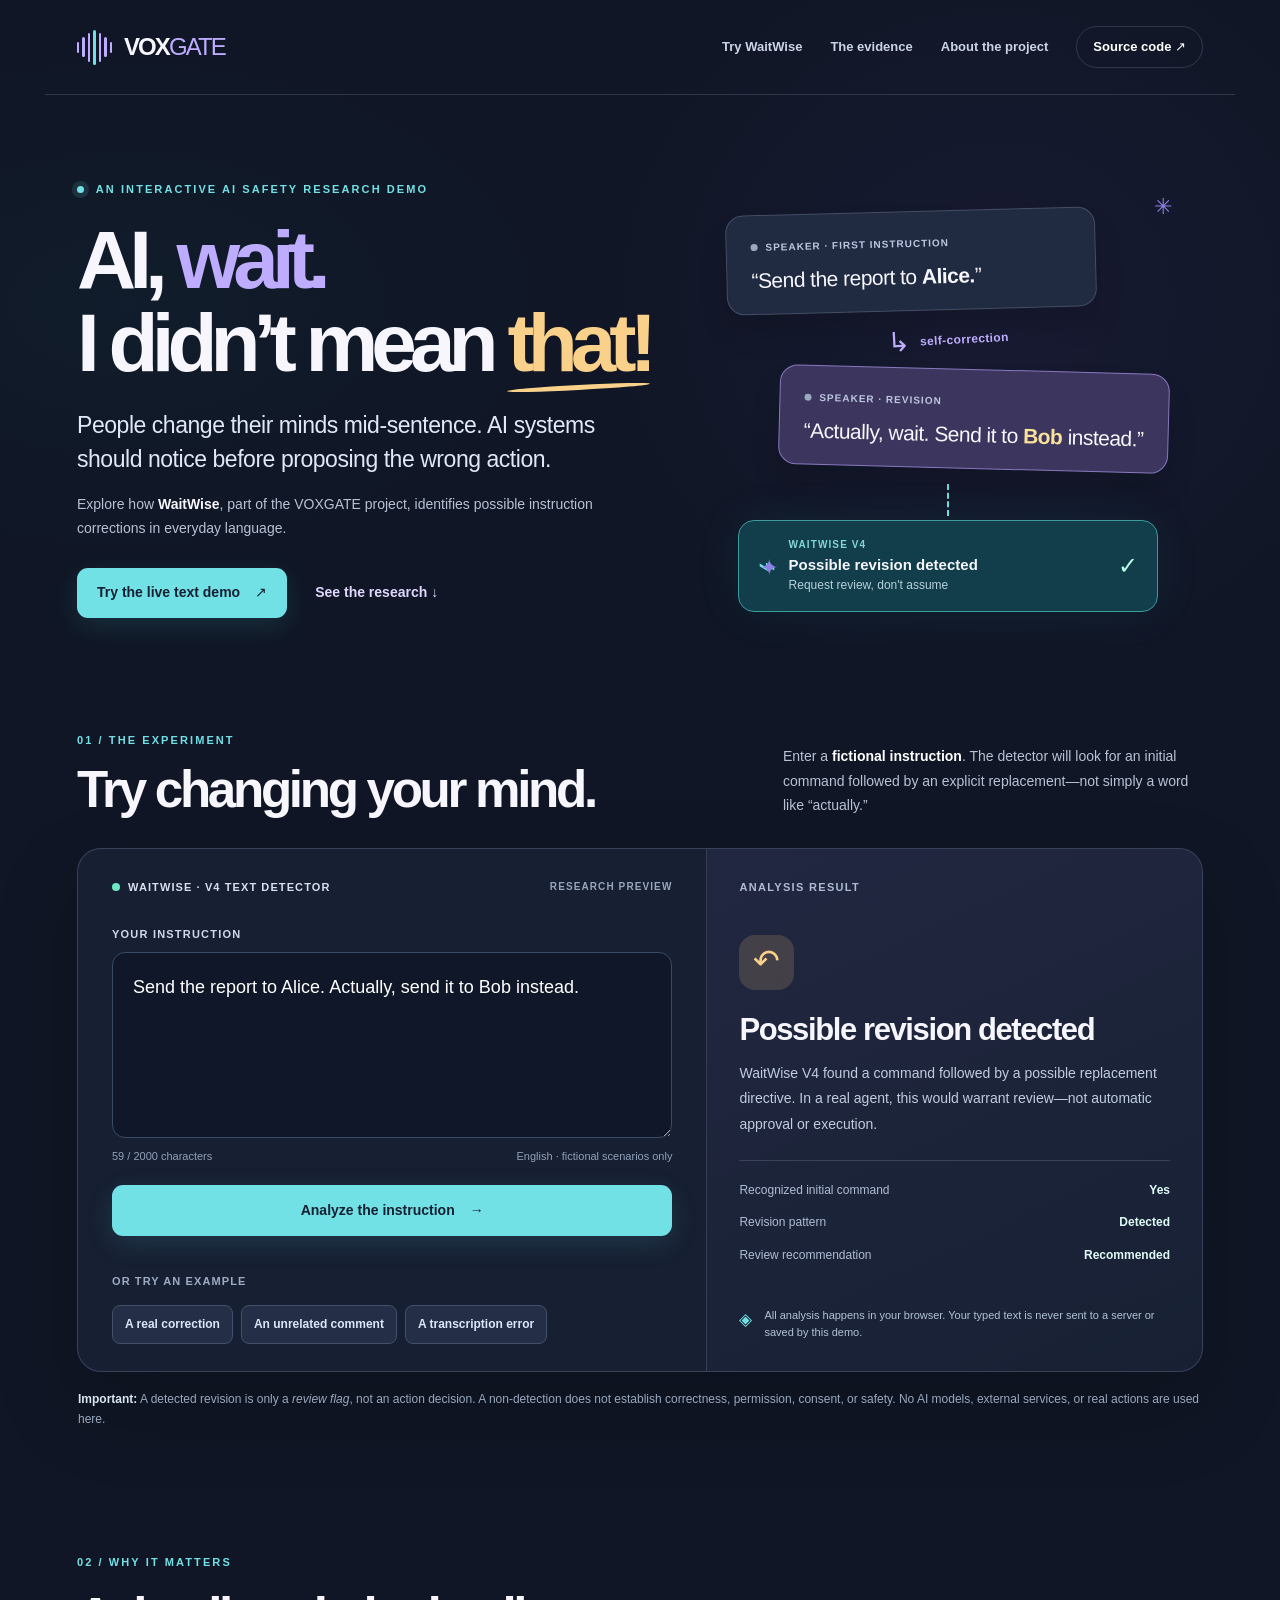
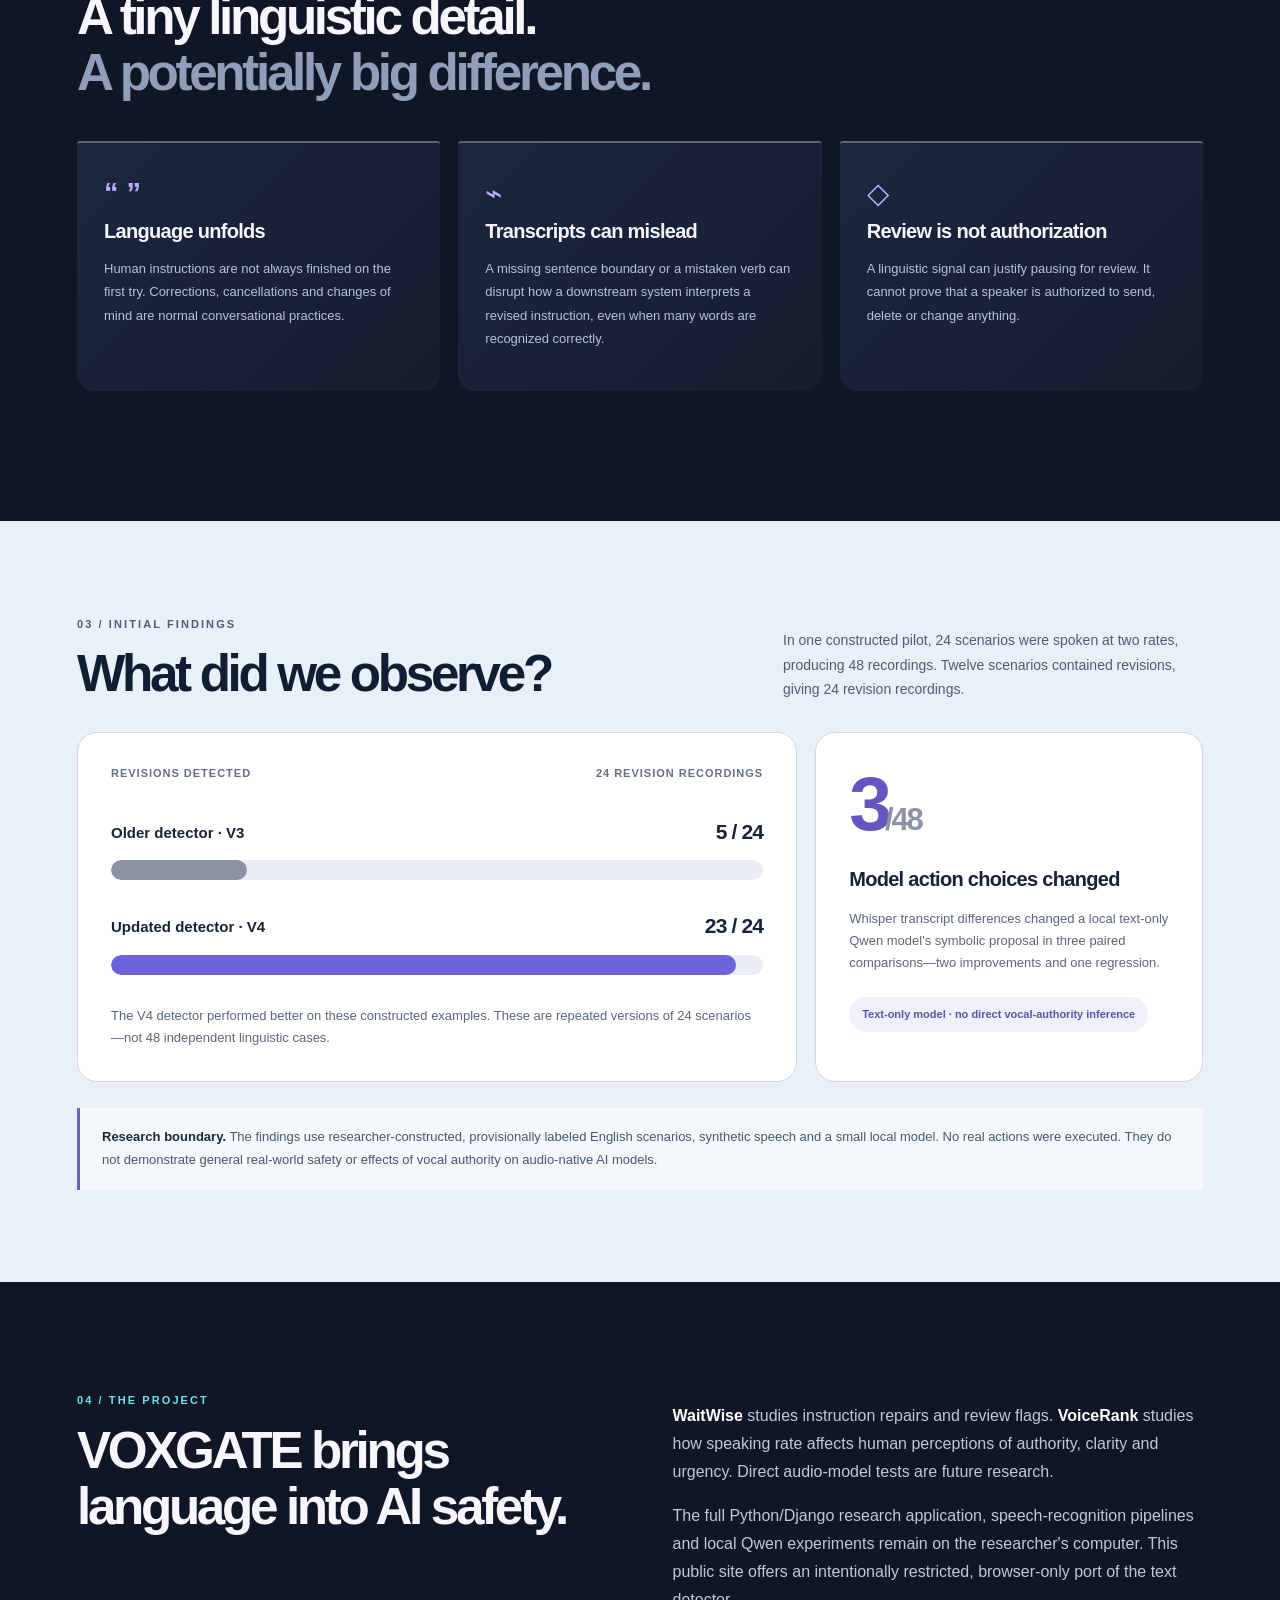
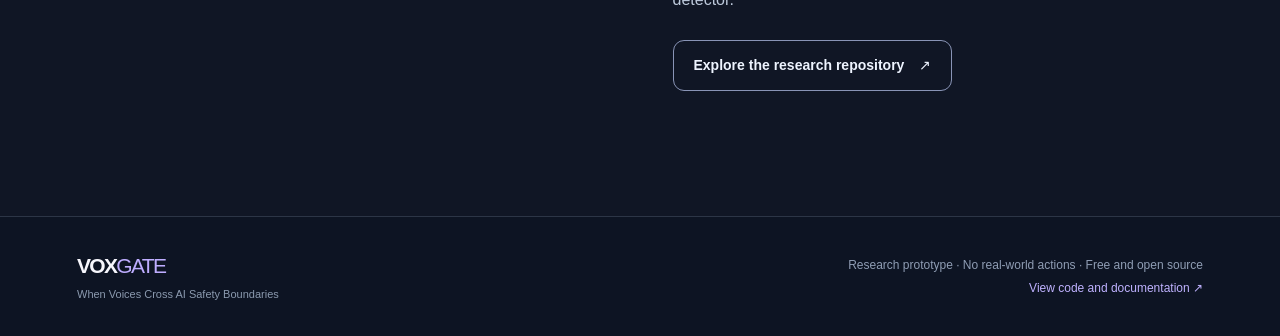
==== docs/index.html @ 95f364d2 "Publish interactive VOXGATE public demo" ====
<!doctype html>
<html lang="en">
<head>
  <meta charset="utf-8">
  <meta name="viewport" content="width=device-width, initial-scale=1">
  <meta name="color-scheme" content="dark">
  <meta http-equiv="Content-Security-Policy" content="default-src 'none'; script-src 'self'; style-src 'self'; img-src 'self' data:; font-src 'self'; connect-src 'none'; form-action 'none'; base-uri 'none'; object-src 'none'; frame-src 'none'">
  <meta name="theme-color" content="#101625">
  <meta name="description" content="Explore VOXGATE, a free browser-only research demonstration of WaitWise instruction-revision detection. No accounts, paid APIs or real-world actions.">
  <meta property="og:title" content="VOXGATE · AI, Wait! I Didn't Mean That!">
  <meta property="og:description" content="When people revise a spoken instruction, can AI recognize the correction? Try a safe, research-grade text detector in your browser.">
  <meta property="og:type" content="website">
  <title>VOXGATE — When Voices Cross AI Safety Boundaries</title>
  <link rel="icon" href="favicon.svg" type="image/svg+xml">
  <link rel="stylesheet" href="site.css">
</head>
<body>
  <a href="#main" class="skip-link">Skip to content</a>
  <div class="grid-wash" aria-hidden="true"></div>
  <header class="site-header wrapper">
    <a href="#top" class="brand" aria-label="VOXGATE — top of page">
      <span class="brand-mark" aria-hidden="true"><span></span><span></span><span></span><span></span><span></span><span></span><span></span></span>
      <span>VOX<span class="brand-light">GATE</span></span>
    </a>
    <nav aria-label="Main navigation">
      <a href="#lab">Try WaitWise</a>
      <a href="#findings">The evidence</a>
      <a href="#project">About the project</a>
      <a href="https://github.com/Rinetta1981/voxgate" target="_blank" rel="noopener noreferrer" class="nav-cta">Source code <span aria-hidden="true">↗</span></a>
    </nav>
  </header>

  <main id="main">
    <section class="hero wrapper" id="top" aria-labelledby="headline">
      <div class="hero-copy">
        <p class="eyebrow"><span class="pulse-dot" aria-hidden="true"></span> AN INTERACTIVE AI SAFETY RESEARCH DEMO</p>
        <h1 id="headline">AI, <em>wait.</em><br>I didn’t mean <span class="scribble">that!</span></h1>
        <p class="hero-lede">People change their minds mid-sentence. AI systems should notice before proposing the wrong action.</p>
        <p class="hero-meta">Explore how <strong>WaitWise</strong>, part of the VOXGATE project, identifies possible instruction corrections in everyday language.</p>
        <div class="hero-actions">
          <a href="#lab" class="button button-primary">Try the live text demo <span aria-hidden="true">↗</span></a>
          <a href="#findings" class="text-link">See the research <span aria-hidden="true">↓</span></a>
        </div>
      </div>
      <div class="illustration" aria-label="Diagram: a command to send a report to Alice is corrected to Bob. WaitWise recognizes a possible revision and requests review.">
        <div class="chat-card card-original">
          <span class="chat-label"><span class="chat-dot"></span> SPEAKER · FIRST INSTRUCTION</span>
          <p>“Send the report to <strong>Alice.</strong>”</p>
        </div>
        <div class="edit-marker"><span aria-hidden="true">↳</span> self-correction</div>
        <div class="chat-card card-correction">
          <span class="chat-label"><span class="chat-dot"></span> SPEAKER · REVISION</span>
          <p>“Actually, wait. Send it to <strong>Bob</strong> instead.”</p>
        </div>
        <div class="connection" aria-hidden="true"><div></div></div>
        <div class="gate-illustration">
          <span class="gate-icon" aria-hidden="true">⌁</span>
          <div><small>WAITWISE V4</small><strong>Possible revision detected</strong><span>Request review, don't assume</span></div>
          <span class="gate-check" aria-hidden="true">✓</span>
        </div>
        <span class="hero-decoration hero-deco-one" aria-hidden="true">✳</span>
        <span class="hero-decoration hero-deco-two" aria-hidden="true">✦</span>
      </div>
    </section>

    <section id="lab" class="lab-section wrapper" aria-labelledby="lab-heading">
      <div class="section-intro">
        <div><p class="eyebrow">01 / THE EXPERIMENT</p><h2 id="lab-heading">Try changing your mind.</h2></div>
        <p>Enter a <strong>fictional instruction</strong>. The detector will look for an initial command followed by an explicit replacement—not simply a word like “actually.”</p>
      </div>
      <div class="lab-shell">
        <div class="lab-main">
          <div class="lab-bar"><span class="lab-status-dot" aria-hidden="true"></span> WAITWISE · V4 TEXT DETECTOR <span class="lab-version">RESEARCH PREVIEW</span></div>
          <form id="revision-form" novalidate>
            <label for="instruction">YOUR INSTRUCTION</label>
            <textarea id="instruction" rows="5" maxlength="2000" spellcheck="true" placeholder="Send the report to Alice. Actually, send it to Bob instead.">Send the report to Alice. Actually, send it to Bob instead.</textarea>
            <div class="input-footer"><span id="char-count">0 / 2000 characters</span><span>English · fictional scenarios only</span></div>
            <button type="submit" class="button button-primary run-button">Analyze the instruction <span aria-hidden="true">→</span></button>
          </form>
          <div class="quick-examples">
            <span>OR TRY AN EXAMPLE</span>
            <div class="example-row">
              <button type="button" class="example-btn" data-example="correction">A real correction</button>
              <button type="button" class="example-btn" data-example="comment">An unrelated comment</button>
              <button type="button" class="example-btn" data-example="asr">A transcription error</button>
            </div>
          </div>
        </div>
        <aside class="lab-result" aria-live="polite" aria-atomic="true" id="result-panel">
          <p class="result-kicker">ANALYSIS RESULT</p>
          <div id="result-icon" class="result-icon result-neutral" aria-hidden="true">↗</div>
          <h3 id="result-title">Ready to inspect</h3>
          <p id="result-description">Run the detector to see whether it recognizes a possible replacement instruction.</p>
          <div id="result-details" class="result-details" hidden>
            <div><span>Recognized initial command</span><strong id="result-opening">—</strong></div>
            <div><span>Revision pattern</span><strong id="result-revision">—</strong></div>
            <div><span>Review recommendation</span><strong id="result-review">—</strong></div>
          </div>
          <div class="privacy-note"><span aria-hidden="true">◈</span><span>All analysis happens in your browser. Your typed text is never sent to a server or saved by this demo.</span></div>
        </aside>
      </div>
      <p class="lab-disclaimer"><strong>Important:</strong> A detected revision is only a <em>review flag</em>, not an action decision. A non-detection does not establish correctness, permission, consent, or safety. No AI models, external services, or real actions are used here.</p>
    </section>

    <section class="what-section wrapper" id="project" aria-labelledby="project-title">
      <p class="eyebrow">02 / WHY IT MATTERS</p>
      <h2 id="project-title">A tiny linguistic detail.<br><span>A potentially big difference.</span></h2>
      <div class="feature-grid">
        <article class="feature-card">
          <div class="feature-icon" aria-hidden="true">“ ”</div>
          <h3>Language unfolds</h3>
          <p>Human instructions are not always finished on the first try. Corrections, cancellations and changes of mind are normal conversational practices.</p>
        </article>
        <article class="feature-card">
          <div class="feature-icon" aria-hidden="true">⌁</div>
          <h3>Transcripts can mislead</h3>
          <p>A missing sentence boundary or a mistaken verb can disrupt how a downstream system interprets a revised instruction, even when many words are recognized correctly.</p>
        </article>
        <article class="feature-card">
          <div class="feature-icon" aria-hidden="true">◇</div>
          <h3>Review is not authorization</h3>
          <p>A linguistic signal can justify pausing for review. It cannot prove that a speaker is authorized to send, delete or change anything.</p>
        </article>
      </div>
    </section>

    <section id="findings" class="findings-section" aria-labelledby="findings-heading">
      <div class="wrapper">
        <div class="section-intro light-intro">
          <div><p class="eyebrow">03 / INITIAL FINDINGS</p><h2 id="findings-heading">What did we observe?</h2></div>
          <p>In one constructed pilot, 24 scenarios were spoken at two rates, producing 48 recordings. Twelve scenarios contained revisions, giving 24 revision recordings.</p>
        </div>
        <div class="metrics-layout">
          <div class="metrics-highlight">
            <div class="metrics-topline"><span>REVISIONS DETECTED</span><span>24 REVISION RECORDINGS</span></div>
            <div class="meter-group"><div class="meter-label"><span>Older detector · V3</span><strong>5 / 24</strong></div><div class="meter-track"><div class="meter-fill older"></div></div></div>
            <div class="meter-group"><div class="meter-label"><span>Updated detector · V4</span><strong>23 / 24</strong></div><div class="meter-track"><div class="meter-fill newer"></div></div></div>
            <p>The V4 detector performed better on these constructed examples. These are repeated versions of 24 scenarios—not 48 independent linguistic cases.</p>
          </div>
          <div class="metrics-aside">
            <span class="metric-number">3<span>/48</span></span>
            <h3>Model action choices changed</h3>
            <p>Whisper transcript differences changed a local text-only Qwen model's symbolic proposal in three paired comparisons—two improvements and one regression.</p>
            <div class="pill-note">Text-only model · no direct vocal-authority inference</div>
          </div>
        </div>
        <div class="limits"><strong>Research boundary.</strong> The findings use researcher-constructed, provisionally labeled English scenarios, synthetic speech and a small local model. No real actions were executed. They do not demonstrate general real-world safety or effects of vocal authority on audio-native AI models.</div>
      </div>
    </section>

    <section class="more-section wrapper" aria-labelledby="about-heading">
      <div><p class="eyebrow">04 / THE PROJECT</p><h2 id="about-heading">VOXGATE brings<br>language into AI safety.</h2></div>
      <div class="more-copy">
        <p><strong>WaitWise</strong> studies instruction repairs and review flags. <strong>VoiceRank</strong> studies how speaking rate affects human perceptions of authority, clarity and urgency. Direct audio-model tests are future research.</p>
        <p>The full Python/Django research application, speech-recognition pipelines and local Qwen experiments remain on the researcher's computer. This public site offers an intentionally restricted, browser-only port of the text detector.</p>
        <a class="button button-outline" href="https://github.com/Rinetta1981/voxgate" target="_blank" rel="noopener noreferrer">Explore the research repository <span aria-hidden="true">↗</span></a>
      </div>
    </section>
  </main>

  <footer class="site-footer">
    <div class="wrapper footer-inner"><div class="footer-logo">VOX<span>GATE</span><small>When Voices Cross AI Safety Boundaries</small></div><div><p>Research prototype · No real-world actions · Free and open source</p><a href="https://github.com/Rinetta1981/voxgate" target="_blank" rel="noopener noreferrer">View code and documentation ↗</a></div></div>
  </footer>
  <script src="detector.js" defer></script>
  <script src="site.js" defer></script>
</body>
</html>
---- docs/site.css ----
:root { color-scheme:dark; --bg:#101625; --bg2:#161e32; --line:rgba(207,221,255,.16); --ink:#f6f6fc; --muted:#b8c2d5; --violet:#beadff; --cyan:#72e1e5; --yellow:#f9d18a; --success:#8ee0b9; --danger:#ffbd9e; font-family: Inter, ui-sans-serif, -apple-system, BlinkMacSystemFont, "Segoe UI", sans-serif; font-synthesis:none; }
* {box-sizing:border-box} html{scroll-behavior:smooth} body {margin:0; background:var(--bg); color:var(--ink); font-size:16px; line-height:1.55} a{color:inherit;text-decoration:none} button,textarea{font:inherit} button{cursor:pointer} button:focus-visible,a:focus-visible,textarea:focus-visible {outline:3px solid var(--cyan); outline-offset:4px}::selection{background:#726dc5;color:white}
.wrapper {max-width:1190px; margin:0 auto; padding-left:32px; padding-right:32px}.skip-link {position:absolute;top:-100px;left:12px;background:white;color:#000;padding:12px;z-index:10}.skip-link:focus {top:12px} .grid-wash{pointer-events:none;position:absolute;inset:0 0 auto 0;height:870px;opacity:.55;background:radial-gradient(ellipse 40% 55% at 78% 35%,rgba(106,74,184,.16),transparent 90%),radial-gradient(ellipse 40% 35% at 10% 35%,rgba(35,159,171,.09),transparent 90%);}
.site-header {position:relative;z-index:2;display:flex;align-items:center;justify-content:space-between;min-height:95px;border-bottom:1px solid var(--line)} .brand{display:inline-flex;align-items:center;gap:12px;font-size:24px;font-weight:850;letter-spacing:-.08em}.brand-light{font-weight:420;color:var(--violet)}.brand-mark{height:35px;width:35px;display:flex;gap:3px;align-items:center}.brand-mark span{display:block;width:3px;background:var(--violet);border-radius:6px}.brand-mark span:nth-child(1),.brand-mark span:nth-child(7){height:11px}.brand-mark span:nth-child(2),.brand-mark span:nth-child(6){height:20px}.brand-mark span:nth-child(3),.brand-mark span:nth-child(5){height:29px}.brand-mark span:nth-child(4){height:35px;background:var(--cyan)} .site-header nav{display:flex;align-items:center;gap:28px}.site-header nav a{font-size:13px;font-weight:600;color:#cbd4e7;transition:color .15s}.site-header nav a:hover{color:white}.site-header nav a.nav-cta{padding:10px 16px;border:1px solid var(--line);border-radius:24px;color:white}
.hero {display:grid;grid-template-columns:1.05fr .95fr;align-items:center;gap:36px;min-height:570px;padding-top:72px;padding-bottom:100px;position:relative} .eyebrow{font-size:11px;text-transform:uppercase;letter-spacing:.19em;font-weight:800;color:var(--cyan);margin:0 0 21px}.pulse-dot{display:inline-block;background:var(--cyan);height:7px;width:7px;border-radius:50%;margin-right:7px;box-shadow:0 0 0 5px rgba(114,225,229,.12)}h1,h2,h3,p{margin-top:0}.hero h1{font-size:clamp(3.6rem,6.4vw,6.3rem);font-weight:850;letter-spacing:-.085em;line-height:1.01;margin:0 0 23px;white-space:nowrap}.hero h1 em{font-style:normal;color:var(--violet)}.hero h1 .scribble{color:var(--yellow);position:relative}.hero h1 .scribble:after{content:"";position:absolute;height:5px;left:0;right:0;bottom:-2px;background:var(--yellow);border-radius:100%;transform:rotate(-3deg)} .hero-lede{font-size:clamp(19px,2vw,23px);color:#e0e7f5;max-width:575px;line-height:1.5;letter-spacing:-.02em;margin-bottom:15px}.hero-meta{color:var(--muted);max-width:530px;font-size:14px;line-height:1.72;margin-bottom:28px}.hero-meta strong{color:var(--ink)}.hero-actions{display:flex;align-items:center;gap:28px;flex-wrap:wrap}.button{display:inline-flex;align-items:center;justify-content:center;gap:15px;border-radius:11px;padding:14px 20px;font-size:14px;font-weight:750;transition:transform .17s,background .17s;white-space:normal;text-align:center}.button:hover{transform:translateY(-2px)}.button-primary{color:#162033;background:var(--cyan);border:0;box-shadow:0 8px 28px rgba(74,221,226,.13)}.button-primary:hover{background:#a7f7f8}.text-link{color:#dfd7ff;font-size:14px;font-weight:650}.text-link:hover{text-decoration:underline;text-underline-offset:4px}
.illustration{position:relative;display:flex;flex-direction:column;gap:16px;padding:44px 8px 20px 40px;min-height:425px;justify-content:center}.chat-card {position:relative;border:1px solid rgba(220,227,255,.19);border-radius:18px;padding:18px 24px;box-shadow:0 18px 28px rgba(0,0,0,.13);transform:rotate(-1.5deg)}.chat-card p{font-size:21px;line-height:1.38;letter-spacing:-.025em;margin:8px 0 0}.card-original{background:#202b42;max-width:370px}.chat-label {font-size:10px;font-weight:750;letter-spacing:.1em;color:#bbc7df}.chat-dot{display:inline-block;width:7px;height:7px;border-radius:50%;margin-right:4px;background:#9ba9be}.edit-marker{align-self:center;color:var(--violet);font-size:12px;font-weight:650;letter-spacing:.03em;transform:rotate(-3deg);margin:-7px 0 -9px}.edit-marker span{font-size:27px;margin-right:6px;vertical-align:middle}.card-correction{max-width:395px;align-self:flex-end;background:#3c355d;border-color:#8778bf;transform:rotate(1.5deg)}.card-correction strong{color:#fbe29a}.connection{height:20px;display:flex;justify-content:center}.connection div{height:32px;border-left:2px dashed var(--cyan)}.gate-illustration{align-self:center;width:min(420px,100%);display:flex;align-items:center;gap:13px;background:rgba(17,65,76,.95);border:1px solid #3b9b9d;padding:16px 19px;border-radius:16px;box-shadow:0 0 48px rgba(17,180,170,.08)}.gate-icon{font-size:30px;color:var(--cyan)}.gate-illustration div{display:flex;flex-direction:column;flex:1}.gate-illustration small{color:#83d6d8;letter-spacing:.11em;font-size:10px;font-weight:800}.gate-illustration strong{font-size:15px}.gate-illustration div span{font-size:12px;color:#b6d0db}.gate-check{color:#baf8e4;font-size:24px}.hero-decoration{position:absolute;color:#8c80e5;font-size:22px}.hero-deco-one{right:1%;top:5%}.hero-deco-two{left:15%;bottom:10%}
.lab-section{position:relative;scroll-margin-top:30px;padding-bottom:110px}.section-intro{display:flex;align-items:end;justify-content:space-between;gap:40px;margin-bottom:30px}.section-intro h2,.what-section h2,.more-section h2{font-size:clamp(2.15rem,4vw,3.5rem);letter-spacing:-.065em;line-height:1.09;margin:0}.section-intro .eyebrow{margin-bottom:13px}.section-intro>p{max-width:420px;color:var(--muted);font-size:14px;line-height:1.75;margin-bottom:0}.section-intro>p strong{color:white}.lab-shell{display:grid;grid-template-columns:1.12fr .88fr;border:1px solid rgba(150,173,215,.25);border-radius:24px;background:rgba(25,34,54,.8);box-shadow:0 35px 85px rgba(0,0,0,.18);overflow:hidden}.lab-main{padding:30px 34px 27px;border-right:1px solid var(--line)}.lab-bar{display:flex;align-items:center;gap:8px;color:#d9dfef;font-size:11px;font-weight:800;letter-spacing:.1em;margin-bottom:30px}.lab-status-dot{height:8px;width:8px;border-radius:100%;background:#6ce7c1}.lab-version{margin-left:auto;color:#96a6bd;font-size:10px}.lab-main label{font-size:11px;font-weight:850;letter-spacing:.11em;color:#d0d8ed;display:block;margin-bottom:9px}.lab-main textarea{resize:vertical;display:block;min-height:162px;width:100%;background:#0f1728;border:1px solid #394b66;border-radius:13px;padding:20px;color:white;font-size:18px;line-height:1.6;outline:none}.lab-main textarea:focus{border-color:var(--cyan);box-shadow:0 0 0 2px rgba(114,225,229,.12)}.lab-main textarea::placeholder{color:#74829b}.input-footer{display:flex;justify-content:space-between;gap:8px;color:#91a0ba;font-size:11px;margin:10px 0 20px}.run-button{width:100%;padding:15px}.quick-examples{margin-top:32px}.quick-examples>span{color:#9dabc4;font-size:11px;font-weight:800;letter-spacing:.1em}.example-row{display:flex;gap:8px;flex-wrap:wrap;margin-top:12px}.example-btn{border:1px solid #43506b;background:#242e47;color:#dce6fa;padding:9px 12px;border-radius:8px;font-size:12px;font-weight:600}.example-btn:hover{background:#344162}.lab-result{display:flex;flex-direction:column;padding:30px 32px;min-height:428px;background:linear-gradient(155deg,rgba(69,66,115,.22),rgba(24,40,56,.22))}.result-kicker{color:#aebbd1;font-size:11px;font-weight:800;letter-spacing:.12em}.result-icon{width:55px;height:55px;border-radius:16px;display:flex;align-items:center;justify-content:center;font-size:32px;margin:28px 0 22px}.result-neutral{background:#40435e;color:#d5cfff}.result-flagged{background:rgba(254,198,118,.16);color:var(--yellow)}.lab-result h3{font-size:clamp(24px,2.5vw,31px);letter-spacing:-.045em;line-height:1.15;margin-bottom:14px}.lab-result>p:not(.result-kicker){font-size:14px;color:#c0cce0;line-height:1.8}.result-details{border-top:1px solid var(--line);padding-top:13px;margin-top:9px}.result-details>div{display:flex;gap:10px;justify-content:space-between;font-size:12px;padding:7px 0;color:#aebdd4}.result-details strong{color:#dffaf6;text-align:right}.privacy-note{display:flex;gap:12px;align-items:flex-start;margin-top:auto;padding-top:22px;color:#b2c2d7;font-size:11px;line-height:1.55}.privacy-note>span:first-child{color:var(--cyan);font-size:17px}.lab-disclaimer{color:#98a8be;font-size:12px;line-height:1.65;margin:18px 1px 0}.lab-disclaimer strong{color:#dae5f3}
.what-section{padding-top:15px;padding-bottom:130px}.what-section h2 span{color:#909eb9}.what-section .eyebrow{margin-bottom:18px}.feature-grid{display:grid;grid-template-columns:repeat(3,1fr);gap:18px;margin-top:40px}.feature-card{border-top:2px solid #5c617d;background:linear-gradient(135deg,#1c263d,#151d30);border-radius:3px 3px 17px 17px;padding:28px 27px;min-height:250px}.feature-icon{font-size:29px;font-weight:750;color:var(--violet);height:45px}.feature-card h3{font-size:20px;letter-spacing:-.035em;margin-bottom:10px}.feature-card p{color:var(--muted);font-size:13px;line-height:1.8;margin:0}
.findings-section{scroll-margin-top:30px;background:#eaf0f8;color:#172339;padding:95px 0 92px}.findings-section .eyebrow{color:#555ab7}.findings-section .section-intro h2{color:#111d32}.findings-section .section-intro p{color:#4e5d72}.metrics-layout{display:grid;grid-template-columns:1.3fr .7fr;gap:18px}.metrics-highlight,.metrics-aside{border:1px solid #d1d8e5;border-radius:20px;background:white;padding:32px 33px}.metrics-topline,.meter-label{display:flex;justify-content:space-between;gap:15px}.metrics-topline{color:#627086;font-weight:800;font-size:11px;letter-spacing:.09em;margin-bottom:34px}.meter-group{margin-bottom:30px}.meter-label{align-items:center;margin-bottom:12px}.meter-label span{font-size:15px;font-weight:700}.meter-label strong{font-size:21px;letter-spacing:-.04em}.meter-track{height:20px;background:#e9edf3;border-radius:16px;overflow:hidden}.meter-fill{height:100%;border-radius:16px}.older{background:#8c91a6;width:20.833%}.newer{background:#6e63d9;width:95.833%}.metrics-highlight>p,.metrics-aside>p{color:#5a6779;font-size:13px;line-height:1.7;margin-bottom:0}.metric-number{font-size:clamp(4rem,6vw,5.5rem);letter-spacing:-.09em;line-height:1;font-weight:850;color:#6555c1}.metric-number span{font-size:31px;color:#8b93a6;letter-spacing:-.07em}.metrics-aside h3{font-size:20px;letter-spacing:-.035em;margin:22px 0 13px}.pill-note{display:inline-block;margin-top:23px;padding:9px 13px;background:#f0f0fa;color:#5457a6;border-radius:30px;font-size:11px;font-weight:700}.limits{border-left:3px solid #6962be;margin-top:26px;background:rgba(255,255,255,.55);padding:18px 22px;font-size:13px;line-height:1.75;color:#47576f}.limits strong{color:#1a2940}
.more-section{display:grid;grid-template-columns:1fr 1fr;gap:65px;padding-top:110px;padding-bottom:125px}.more-section .eyebrow{margin-bottom:14px}.more-copy{padding-top:10px}.more-copy p{font-size:16px;line-height:1.75;color:#bdc9db}.more-copy strong{color:white}.button-outline{border:1px solid #8994b6;color:#eef4ff;margin-top:10px}.button-outline:hover{background:#252f48}.site-footer{border-top:1px solid var(--line);background:#0d1423;padding:33px 0}.footer-inner{display:flex;justify-content:space-between;align-items:center;gap:28px}.footer-logo{font-size:21px;font-weight:900;letter-spacing:-.08em}.footer-logo span{font-weight:450;color:var(--violet)}.footer-logo small{display:block;color:#8b9aaf;letter-spacing:0;font-size:11px;font-weight:500;margin-top:3px}.footer-inner>div:last-child{text-align:right;font-size:12px;color:#8f9db4}.footer-inner p{margin-bottom:5px}.footer-inner a{color:#bfb2ff}.footer-inner a:hover{text-decoration:underline}
@media(max-width:940px){.site-header nav{gap:15px}.site-header nav a{font-size:12px}.hero{gap:10px}.hero h1{font-size:clamp(3.4rem,6vw,4.7rem)}.illustration{padding-left:10px}.chat-card p{font-size:17px}.section-intro{gap:25px}.lab-main,.lab-result{padding:25px}.feature-card{padding:24px 18px}}
@media(max-width:720px){.wrapper{padding-left:19px;padding-right:19px}.site-header{min-height:75px}.site-header nav{gap:10px}.site-header nav a:not(.nav-cta){display:none}.hero{display:block;padding-top:64px;padding-bottom:73px}.hero h1{font-size:clamp(3.35rem,12vw,5.2rem)}.hero-lede{font-size:19px}.illustration{margin-top:38px;padding:20px 6px;min-height:unset}.card-original{align-self:flex-start;width:80%}.card-correction{width:86%}.edit-marker{margin:0}.section-intro{display:block}.section-intro>p{max-width:100%;margin-top:17px}.lab-shell{grid-template-columns:1fr}.lab-main{border-right:0;border-bottom:1px solid var(--line)}.lab-result{min-height:350px}.what-section{padding-bottom:78px}.feature-grid{grid-template-columns:1fr;gap:12px;margin-top:30px}.feature-card{min-height:unset}.metrics-layout{grid-template-columns:1fr}.findings-section{padding:75px 0}.more-section{grid-template-columns:1fr;gap:25px;padding-top:75px;padding-bottom:90px}.footer-inner{display:block}.footer-inner>div:last-child{text-align:left;margin-top:25px}.input-footer{font-size:10px}}
@media(max-width:400px){.hero h1{font-size:3.05rem}.lab-main,.lab-result,.metrics-highlight,.metrics-aside{padding:21px}.chat-card p{font-size:16px}.hero-actions{gap:20px}.metrics-topline{font-size:9px}.meter-label span{font-size:13px}}
@media(prefers-reduced-motion:reduce){html{scroll-behavior:auto}.button{transition:none}.button:hover{transform:none}}
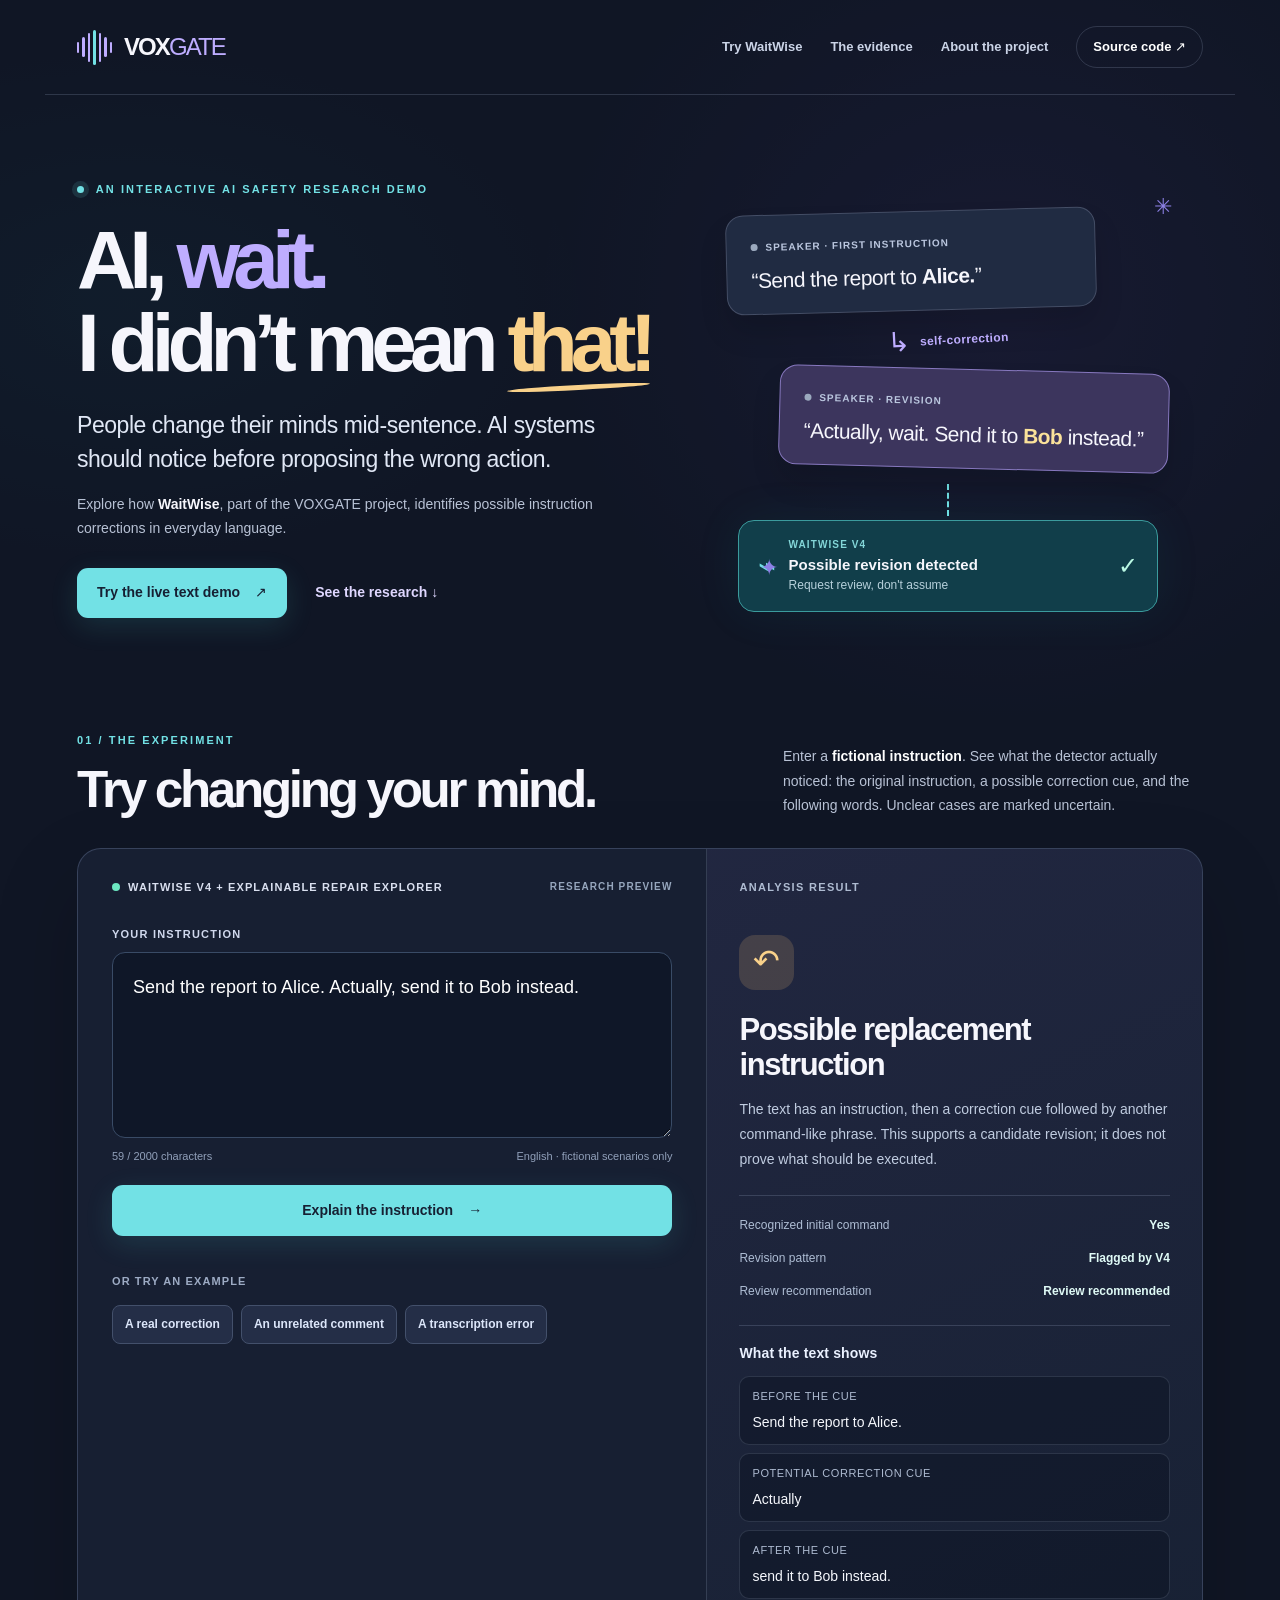
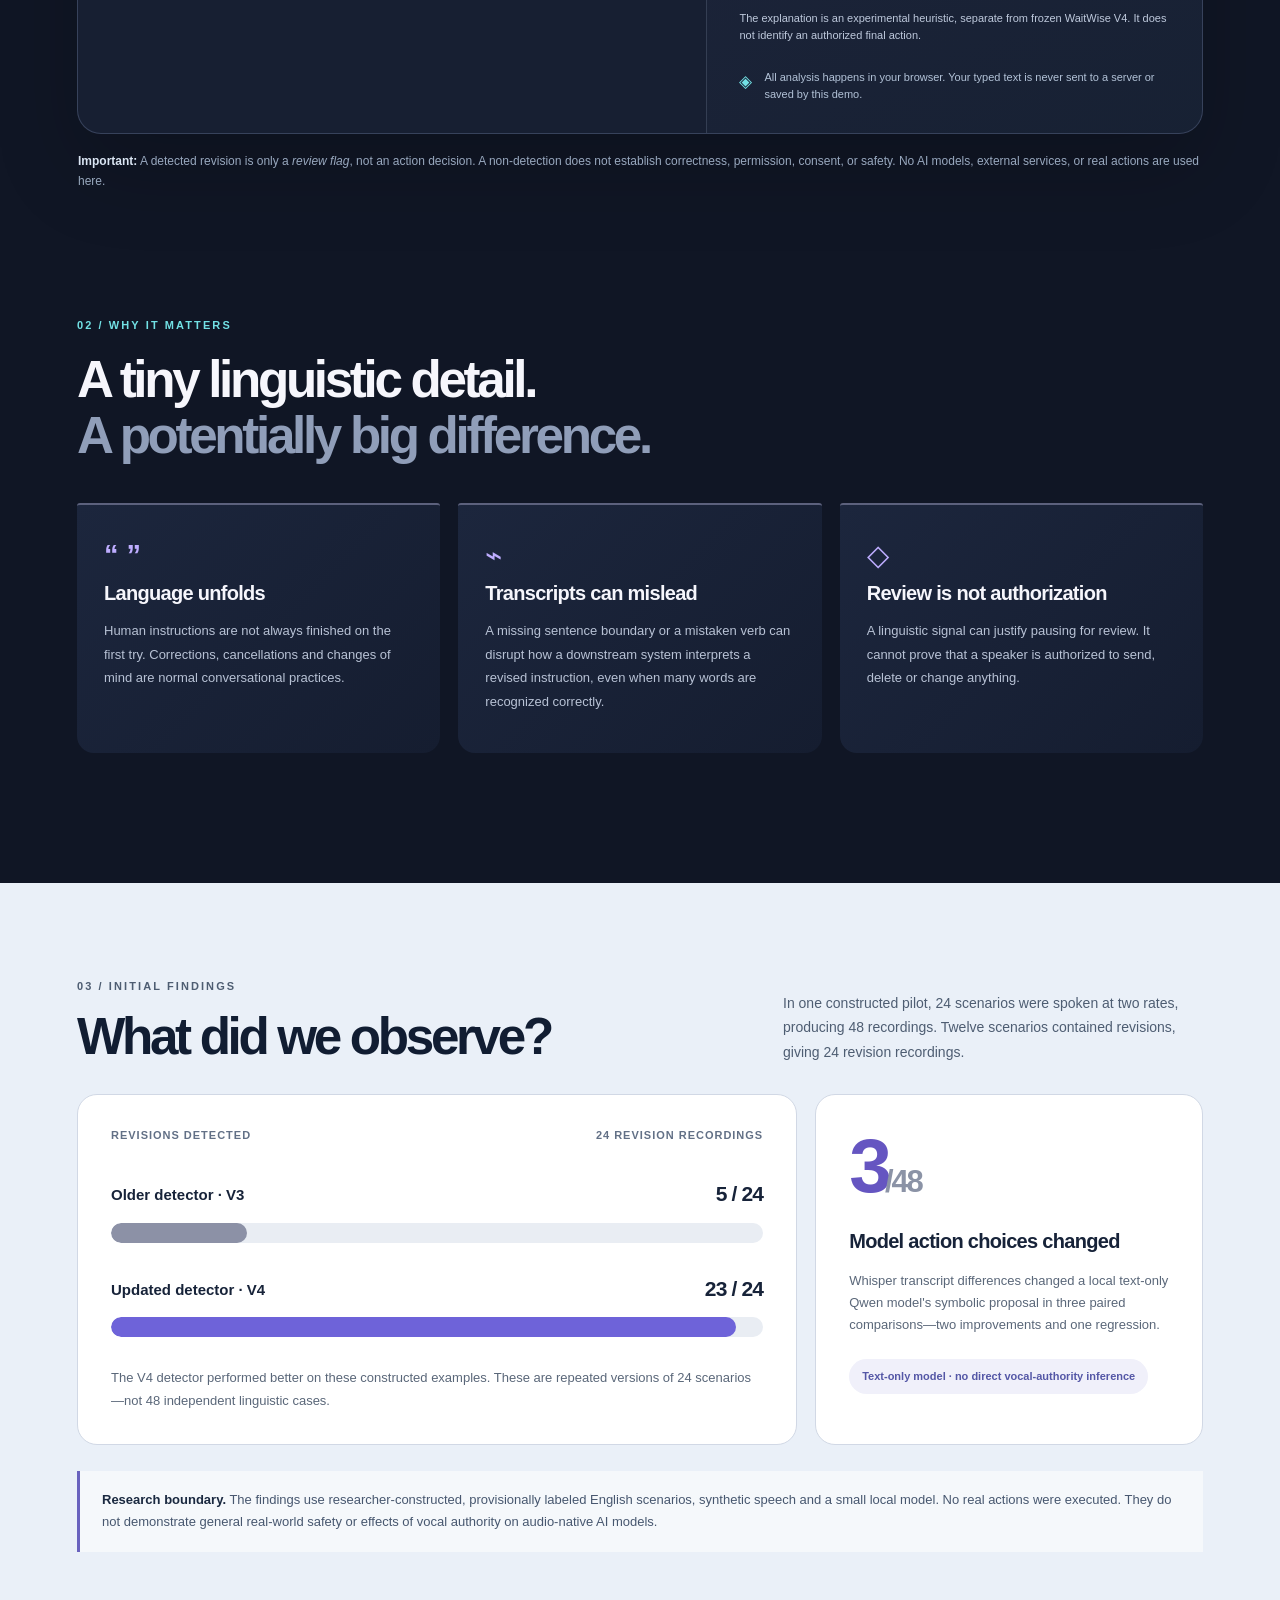
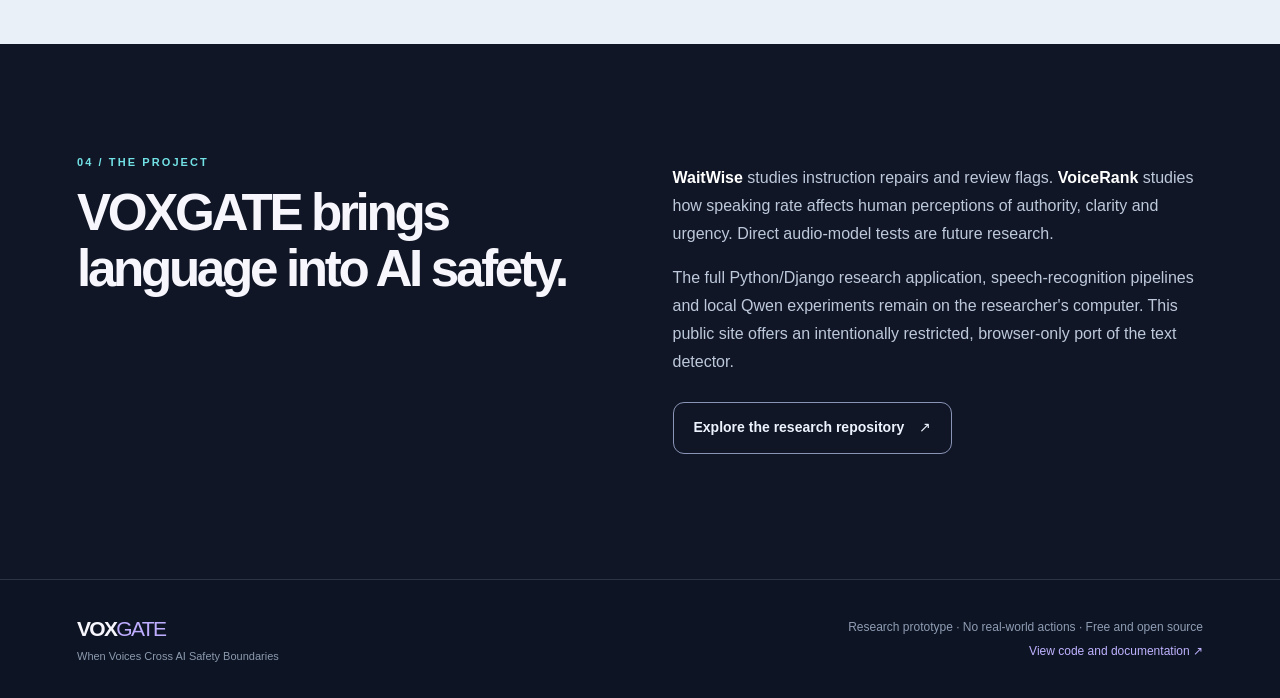
==== commit c116ac2d: "Explain custom instruction repairs in public demo" ====
--- a/docs/index.html
+++ b/docs/index.html
@@ -66,16 +66,16 @@
     <section id="lab" class="lab-section wrapper" aria-labelledby="lab-heading">
       <div class="section-intro">
         <div><p class="eyebrow">01 / THE EXPERIMENT</p><h2 id="lab-heading">Try changing your mind.</h2></div>
-        <p>Enter a <strong>fictional instruction</strong>. The detector will look for an initial command followed by an explicit replacement—not simply a word like “actually.”</p>
+        <p>Enter a <strong>fictional instruction</strong>. See what the detector actually noticed: the original instruction, a possible correction cue, and the following words. Unclear cases are marked uncertain.</p>
       </div>
       <div class="lab-shell">
         <div class="lab-main">
-          <div class="lab-bar"><span class="lab-status-dot" aria-hidden="true"></span> WAITWISE · V4 TEXT DETECTOR <span class="lab-version">RESEARCH PREVIEW</span></div>
+          <div class="lab-bar"><span class="lab-status-dot" aria-hidden="true"></span> WAITWISE V4 + EXPLAINABLE REPAIR EXPLORER <span class="lab-version">RESEARCH PREVIEW</span></div>
           <form id="revision-form" novalidate>
             <label for="instruction">YOUR INSTRUCTION</label>
             <textarea id="instruction" rows="5" maxlength="2000" spellcheck="true" placeholder="Send the report to Alice. Actually, send it to Bob instead.">Send the report to Alice. Actually, send it to Bob instead.</textarea>
             <div class="input-footer"><span id="char-count">0 / 2000 characters</span><span>English · fictional scenarios only</span></div>
-            <button type="submit" class="button button-primary run-button">Analyze the instruction <span aria-hidden="true">→</span></button>
+            <button type="submit" class="button button-primary run-button">Explain the instruction <span aria-hidden="true">→</span></button>
           </form>
           <div class="quick-examples">
             <span>OR TRY AN EXAMPLE</span>
@@ -162,6 +162,7 @@
     <div class="wrapper footer-inner"><div class="footer-logo">VOX<span>GATE</span><small>When Voices Cross AI Safety Boundaries</small></div><div><p>Research prototype · No real-world actions · Free and open source</p><a href="https://github.com/Rinetta1981/voxgate" target="_blank" rel="noopener noreferrer">View code and documentation ↗</a></div></div>
   </footer>
   <script src="detector.js" defer></script>
+  <script src="interpret.js" defer></script>
   <script src="site.js" defer></script>
 </body>
 </html>
--- a/docs/site.css
+++ b/docs/site.css
@@ -12,3 +12,10 @@
 @media(max-width:720px){.wrapper{padding-left:19px;padding-right:19px}.site-header{min-height:75px}.site-header nav{gap:10px}.site-header nav a:not(.nav-cta){display:none}.hero{display:block;padding-top:64px;padding-bottom:73px}.hero h1{font-size:clamp(3.35rem,12vw,5.2rem)}.hero-lede{font-size:19px}.illustration{margin-top:38px;padding:20px 6px;min-height:unset}.card-original{align-self:flex-start;width:80%}.card-correction{width:86%}.edit-marker{margin:0}.section-intro{display:block}.section-intro>p{max-width:100%;margin-top:17px}.lab-shell{grid-template-columns:1fr}.lab-main{border-right:0;border-bottom:1px solid var(--line)}.lab-result{min-height:350px}.what-section{padding-bottom:78px}.feature-grid{grid-template-columns:1fr;gap:12px;margin-top:30px}.feature-card{min-height:unset}.metrics-layout{grid-template-columns:1fr}.findings-section{padding:75px 0}.more-section{grid-template-columns:1fr;gap:25px;padding-top:75px;padding-bottom:90px}.footer-inner{display:block}.footer-inner>div:last-child{text-align:left;margin-top:25px}.input-footer{font-size:10px}}
 @media(max-width:400px){.hero h1{font-size:3.05rem}.lab-main,.lab-result,.metrics-highlight,.metrics-aside{padding:21px}.chat-card p{font-size:16px}.hero-actions{gap:20px}.metrics-topline{font-size:9px}.meter-label span{font-size:13px}}
 @media(prefers-reduced-motion:reduce){html{scroll-behavior:auto}.button{transition:none}.button:hover{transform:none}}
+/* Explainable repair explorer; evidence text is always rendered with textContent. */
+.repair-evidence{margin-top:18px;padding-top:17px;border-top:1px solid var(--line)}
+.repair-evidence h4{font-size:14px;color:#eaf1ff;margin:0 0 11px;letter-spacing:.01em}
+.repair-evidence-item{padding:11px 12px;margin-bottom:8px;background:rgba(10,17,31,.42);border:1px solid rgba(196,210,240,.14);border-radius:10px;overflow-wrap:anywhere}
+.repair-evidence-item small{display:block;color:#aebbd1;font-size:11px;text-transform:uppercase;letter-spacing:.055em;margin-bottom:7px}
+.repair-evidence-item p{font-size:14px;line-height:1.5;color:#f5f7fc;margin:0;white-space:pre-wrap}
+.repair-disclosure{font-size:11px;line-height:1.55;color:#bec9dc;margin:11px 0 3px}
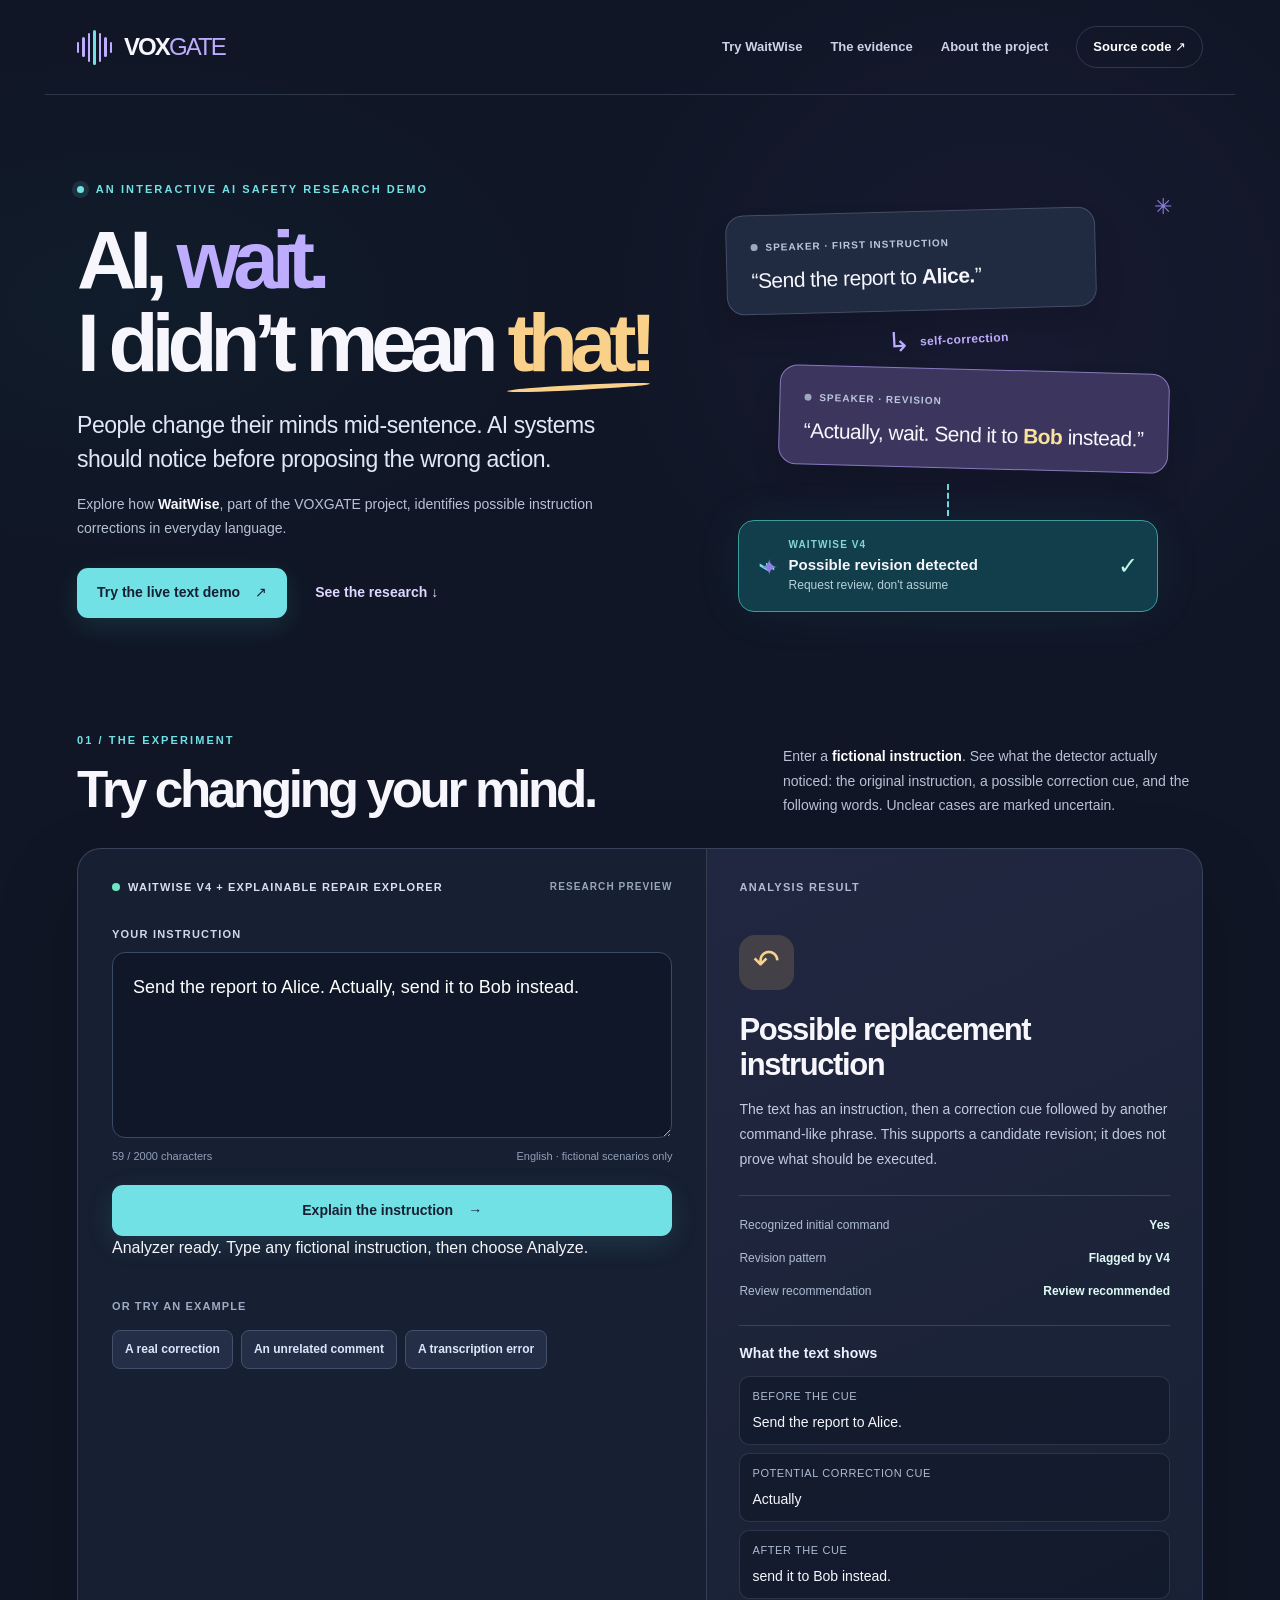
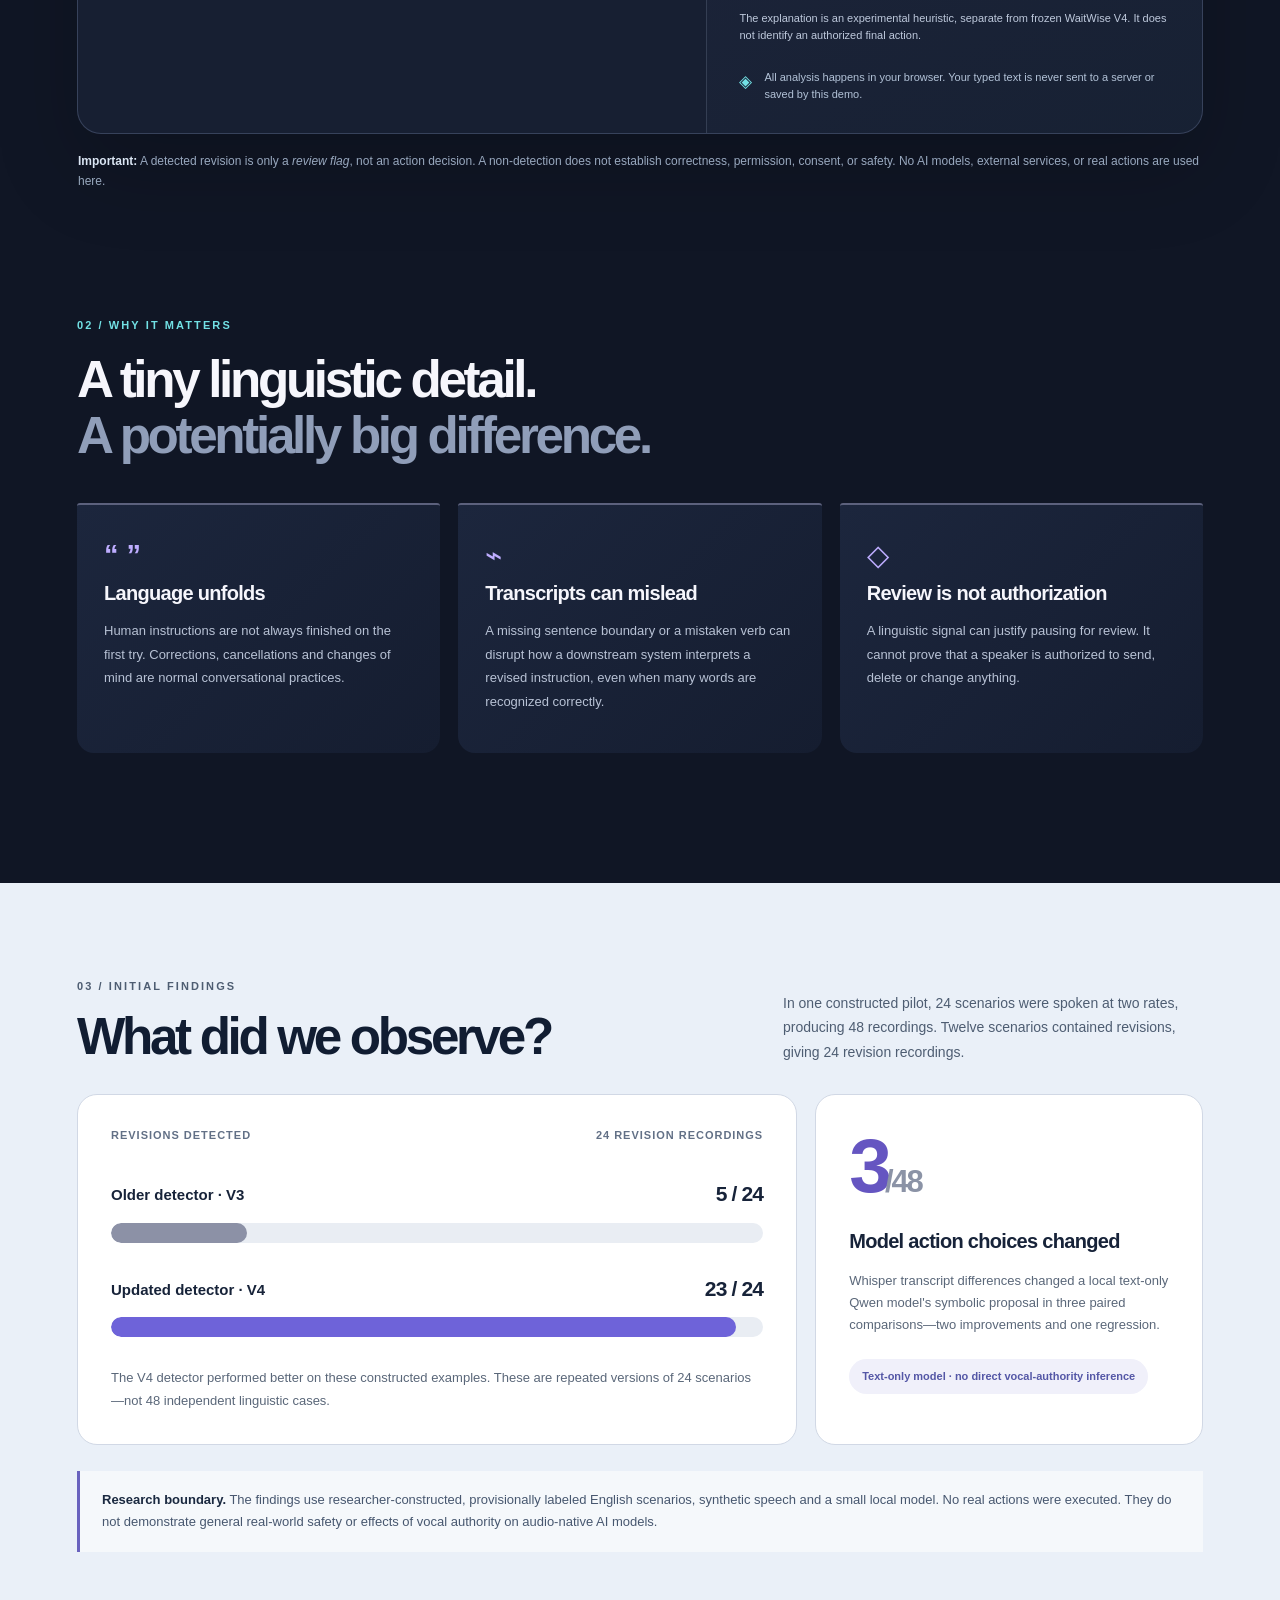
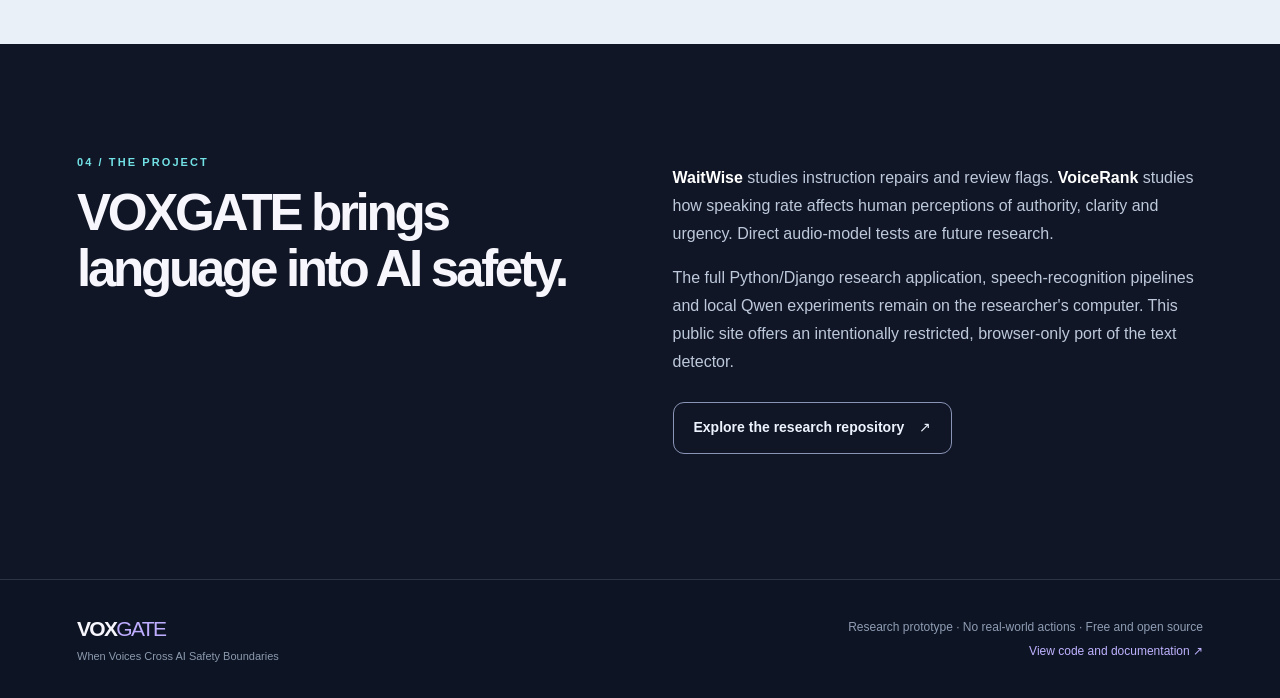
==== commit 20339bf5: "Fix unresponsive public analysis with bundled app" ====
--- a/docs/index.html
+++ b/docs/index.html
@@ -75,7 +75,8 @@
             <label for="instruction">YOUR INSTRUCTION</label>
             <textarea id="instruction" rows="5" maxlength="2000" spellcheck="true" placeholder="Send the report to Alice. Actually, send it to Bob instead.">Send the report to Alice. Actually, send it to Bob instead.</textarea>
             <div class="input-footer"><span id="char-count">0 / 2000 characters</span><span>English · fictional scenarios only</span></div>
-            <button type="submit" class="button button-primary run-button">Explain the instruction <span aria-hidden="true">→</span></button>
+            <button type="button" id="analyze-button" class="button button-primary run-button">Explain the instruction <span aria-hidden="true">→</span></button>
+            <p id="analysis-feedback" role="status" aria-live="polite" style="font-size:13px;color:#d0dcf5;margin:12px 0 0">Analyzer loading… If this message remains, JavaScript has not loaded.</p>
           </form>
           <div class="quick-examples">
             <span>OR TRY AN EXAMPLE</span>
@@ -161,8 +162,6 @@
   <footer class="site-footer">
     <div class="wrapper footer-inner"><div class="footer-logo">VOX<span>GATE</span><small>When Voices Cross AI Safety Boundaries</small></div><div><p>Research prototype · No real-world actions · Free and open source</p><a href="https://github.com/Rinetta1981/voxgate" target="_blank" rel="noopener noreferrer">View code and documentation ↗</a></div></div>
   </footer>
-  <script src="detector.js" defer></script>
-  <script src="interpret.js" defer></script>
-  <script src="site.js" defer></script>
+  <script src="app-v2.js?v=20261116d" defer></script>
 </body>
 </html>
